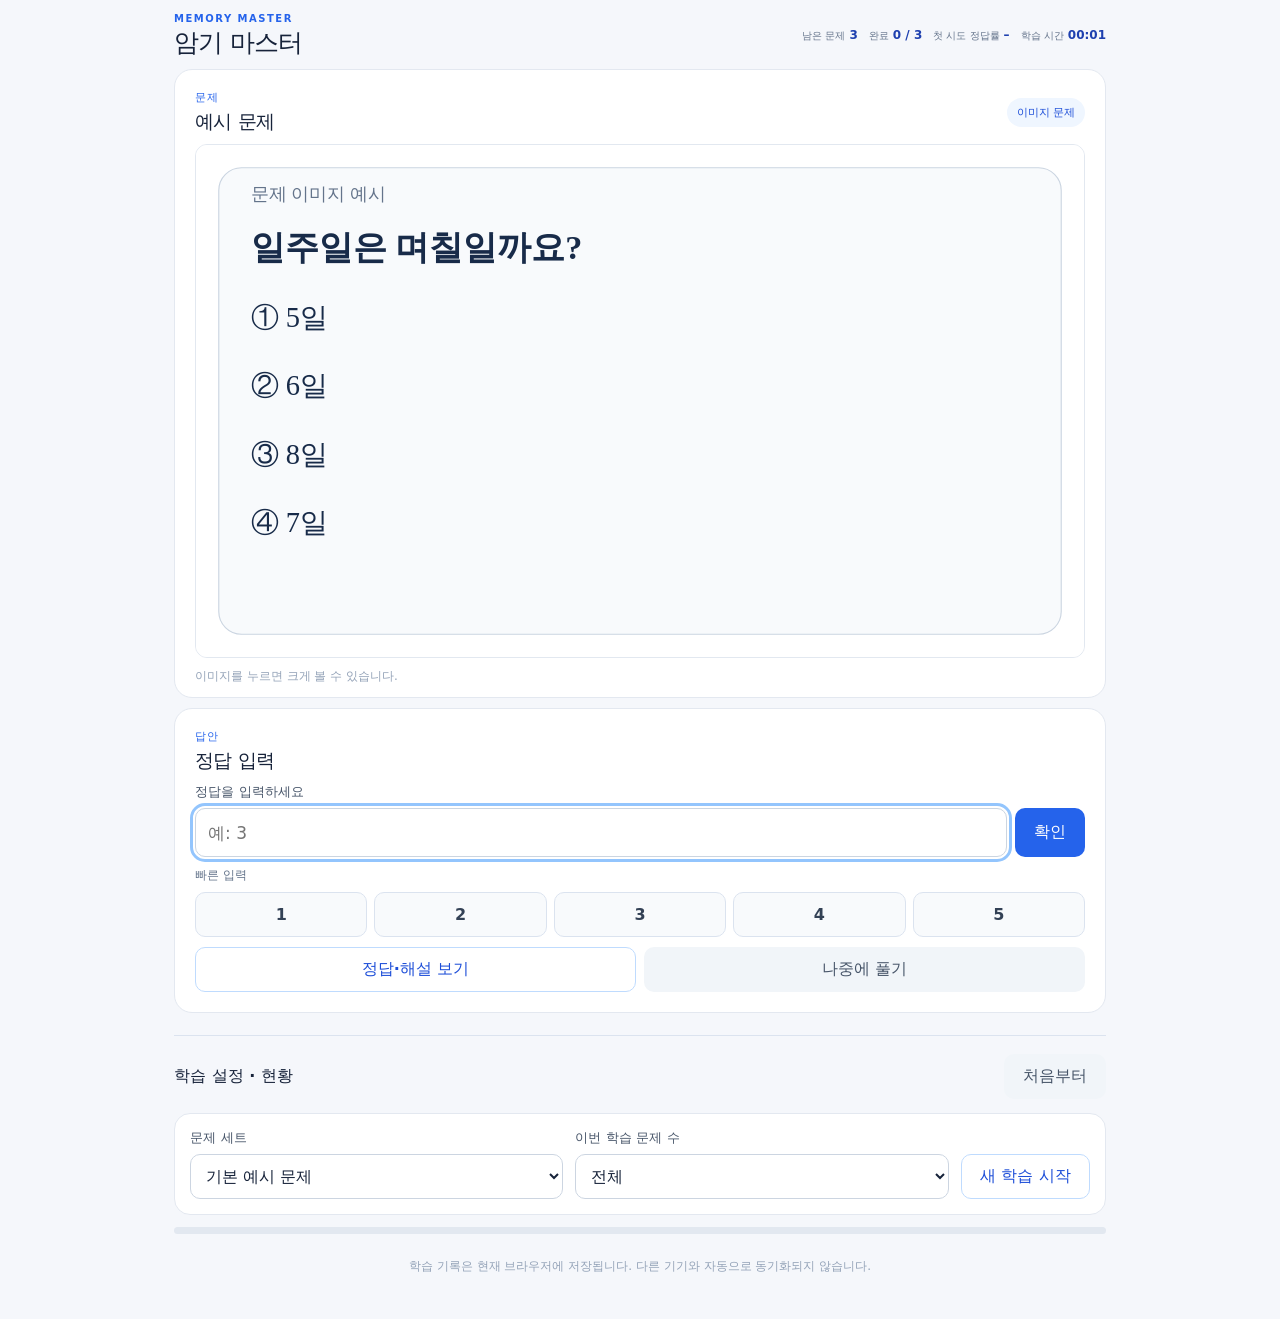
==== index.html @ d4cd9053 "Initial commit" ====
<!DOCTYPE html>

<html lang="ko">
<head>
<meta charset="utf-8"/>
<meta content="width=device-width, initial-scale=1, viewport-fit=cover" name="viewport"/>
<meta content="#2563eb" name="theme-color"/>
<meta content="PC와 휴대폰에서 사용하는 개인 암기 웹앱" name="description"/>
<title>암기 마스터</title>
<link href="style.css" rel="stylesheet"/>
</head>
<body>
<div class="shell">
<header class="topbar">
<div><p class="eyebrow">MEMORY MASTER</p><h1>암기 마스터</h1></div>

<section aria-label="학습 현황" class="header-stats">
<div><span>남은 문제</span><strong id="remaining">–</strong></div>
<div><span>완료</span><strong id="completed">–</strong></div>
<div><span>첫 시도 정답률</span><strong id="accuracy">–</strong></div>
<div><span>학습 시간</span><strong id="timer">00:00</strong></div>
</section></header>
<main class="workspace">
<section class="panel question-panel">
<div class="panel-heading"><div><span class="smalllabel">문제</span><h2 id="question-title">문제를 불러오는 중…</h2></div><span class="chip" id="round-chip">이미지 문제</span></div>
<div class="image-well" id="question-well"><img alt="문제 이미지" id="question-image"/><p hidden="" id="question-empty">이미지를 표시할 수 없습니다.</p></div>
<p class="hint">이미지를 누르면 크게 볼 수 있습니다.</p>
</section>
<button class="primary next next-correct" hidden id="next-correct" type="button">다음 문제 →</button>
<div class="panel explanation" hidden="" id="explanation"><h3>해설</h3><div class="feedback" hidden="" id="feedback" role="status"></div><p id="correct-answer"></p><div id="explanation-well"><img alt="해설 이미지" id="explanation-image"/><p hidden="" id="missing-explanation">등록된 해설 이미지가 없습니다.</p></div><button class="primary next" id="next" type="button">다음 문제 →</button></div><section class="panel answer-panel">
<div class="panel-heading"><div><span class="smalllabel">답안</span><h2>정답 입력</h2></div></div>
<form autocomplete="off" id="answer-form">
<label for="answer">정답을 입력하세요</label>
<div class="answer-line"><input autocapitalize="off" autocomplete="off" id="answer" inputmode="text" placeholder="예: 3" type="text"/><button class="primary" id="check" type="submit">확인</button></div>
</form>
<div aria-label="빠른 정답 입력" class="quick"><span>빠른 입력</span><div id="quick-buttons"><button data-answer="1" type="button">1</button><button data-answer="2" type="button">2</button><button data-answer="3" type="button">3</button><button data-answer="4" type="button">4</button><button data-answer="5" type="button">5</button></div></div>
<div class="action-row"><button class="outline" id="reveal" type="button">정답·해설 보기</button><button class="ghost" id="skip" type="button">나중에 풀기</button></div>


<div class="finish" hidden="" id="finish"><div class="finish-emoji">🎉</div><h2>이번 학습을 완료했습니다!</h2><p id="finish-summary"></p><button class="primary" id="finish-restart" type="button">다시 학습하기</button></div>
</section>
</main>
<section aria-label="학습 설정과 현황" class="bottom-tools">
<div class="bottom-tools-heading"><h2>학습 설정 · 현황</h2><button class="ghost" id="restart" type="button">처음부터</button></div>
<section aria-label="문제 세트 설정" class="setup">
<div class="setup-text"><label for="dataset">문제 세트</label><select id="dataset"><option value="default">기본 예시 문제</option></select></div>
<div class="setup-text"><label for="range">이번 학습 문제 수</label><select id="range"><option value="all">전체</option><option value="10">10문제</option><option value="20">20문제</option><option value="50">50문제</option><option value="100">100문제</option></select></div>
<button class="outline" id="apply" type="button">새 학습 시작</button>
</section>

<div aria-label="학습 진행률" class="progress-track"><div class="progress-bar" id="progress"></div></div>
</section>
<footer>학습 기록은 현재 브라우저에 저장됩니다. 다른 기기와 자동으로 동기화되지 않습니다.</footer>
</div>
<dialog aria-label="이미지 확대" id="lightbox"><button class="lightbox-close" id="close-lightbox" type="button">닫기 ✕</button><img alt="확대 이미지" id="lightbox-image"/></dialog>
<script defer="" src="app.js"></script>
</body>
</html>
---- style.css ----
:root{font-family:system-ui,-apple-system,"Apple SD Gothic Neo","Malgun Gothic",sans-serif;color:#17233a;background:#f5f7fb;font-synthesis:none}*{box-sizing:border-box}body{margin:0}button,input,select{font:inherit}button{cursor:pointer;touch-action:manipulation}button:disabled{cursor:not-allowed;opacity:.5}button:focus-visible,input:focus-visible,select:focus-visible{outline:3px solid #93c5fd;outline-offset:2px}.shell{max-width:1220px;margin:0 auto;padding:24px 24px 44px}.topbar{display:flex;align-items:center;justify-content:space-between;margin-bottom:20px;gap:12px}h1,h2,h3,p{margin-top:0}h1{font-size:27px;letter-spacing:-.04em;margin-bottom:0}.eyebrow{font-size:10px;letter-spacing:.15em;font-weight:800;color:#2563eb;margin-bottom:2px}.top-actions{display:flex;gap:8px}.setup{display:flex;align-items:end;gap:12px;background:#fff;border:1px solid #e3e8f0;border-radius:16px;padding:15px;margin-bottom:16px}.setup-text{flex:1;min-width:0}.setup label,.answer-panel label{display:block;font-size:13px;font-weight:700;color:#475569;margin-bottom:7px}.setup select{width:100%;border:1px solid #ccd5e1;border-radius:10px;background:#fff;padding:11px;color:#17233a;min-height:44px}.stats{display:grid;grid-template-columns:repeat(4,1fr);gap:12px;margin-bottom:12px}.stats>div{background:#fff;border:1px solid #e3e8f0;border-radius:14px;padding:14px 18px;display:flex;flex-direction:column;gap:4px}.stats span{font-size:12px;color:#64748b}.stats strong{font-size:24px;letter-spacing:-.03em;font-variant-numeric:tabular-nums}.progress-track{height:7px;background:#e2e8f0;border-radius:9px;margin-bottom:18px;overflow:hidden}.progress-bar{height:100%;background:#2563eb;width:0%;transition:width .3s}.workspace{display:grid;grid-template-columns:minmax(0,1.35fr) minmax(340px,1fr);gap:16px;align-items:start}.panel{min-width:0;background:#fff;border:1px solid #e3e8f0;border-radius:18px;padding:20px}.panel-heading{display:flex;justify-content:space-between;align-items:center;gap:12px;margin-bottom:15px}.smalllabel{display:block;font-size:11px;font-weight:800;letter-spacing:.07em;color:#2563eb;margin-bottom:4px}.panel-heading h2{font-size:19px;margin:0;letter-spacing:-.03em}.chip{font-size:11px;background:#eff6ff;color:#1d4ed8;padding:7px 10px;border-radius:20px;white-space:nowrap}.image-well{min-height:340px;background:#f8fafc;border:1px solid #e2e8f0;border-radius:12px;display:flex;align-items:center;justify-content:center;overflow:hidden}.image-well img{display:block;width:100%;height:auto;max-height:70vh;object-fit:contain;cursor:zoom-in}.image-well p{padding:24px;text-align:center;color:#64748b}.hint{font-size:12px;color:#94a3b8;margin:10px 0 0}.answer-line{display:flex;gap:8px}.answer-line input{min-width:0;flex:1;min-height:49px;border:1px solid #cbd5e1;border-radius:10px;padding:12px;font-size:17px}.primary,.outline,.ghost{border-radius:10px;min-height:44px;padding:11px 18px;font-weight:700;border:1px solid transparent}.primary{background:#2563eb;color:white}.primary:hover{background:#1d4ed8}.outline{background:white;color:#1d4ed8;border-color:#bfdbfe}.ghost{background:#f1f5f9;color:#475569}.quick{margin-top:18px}.quick>span{display:block;font-size:12px;color:#64748b;margin-bottom:8px}.quick>div{display:grid;grid-template-columns:repeat(5,1fr);gap:7px}.quick button{min-height:45px;border:1px solid #dbe3ef;border-radius:10px;background:#f8fafc;font-weight:700;color:#334155}.quick button:hover{background:#eff6ff}.action-row{display:flex;gap:8px;margin-top:18px}.action-row button{flex:1}.feedback{padding:13px 14px;border-radius:10px;margin-top:18px;font-size:14px;font-weight:700}.feedback.good{color:#166534;background:#f0fdf4}.feedback.bad{color:#991b1b;background:#fef2f2}.feedback.neutral{color:#1d4ed8;background:#eff6ff}.explanation{margin-top:16px;padding:16px;border:1px solid #dbeafe;background:#f8fbff;border-radius:12px}.explanation h3{font-size:16px;margin:0 0 10px}.explanation p{font-size:14px;margin-bottom:10px}.explanation img{display:block;width:100%;height:auto;max-height:55vh;object-fit:contain;cursor:zoom-in;background:#fff;border:1px solid #e2e8f0;border-radius:8px}.next{width:100%;margin-top:16px}.finish{text-align:center;padding:28px 6px}.finish-emoji{font-size:42px}.finish h2{margin:10px 0}.finish p{color:#64748b;font-size:14px}.finish button{margin-top:12px}footer{text-align:center;font-size:12px;color:#94a3b8;margin-top:24px}dialog{border:none;background:#111827;padding:16px;border-radius:14px;max-width:95vw;max-height:95vh}dialog::backdrop{background:rgba(10,17,30,.86)}dialog img{display:block;max-width:90vw;max-height:80vh;object-fit:contain}.lightbox-close{display:block;margin:0 0 10px auto;background:#fff;border:0;padding:9px 14px;border-radius:8px}[hidden]{display:none!important}@media(max-width:800px){.shell{padding:15px 12px 34px}.topbar{margin-bottom:14px}h1{font-size:22px}.setup{flex-wrap:wrap;padding:12px;gap:9px}.setup-text{flex-basis:calc(50% - 6px)}.setup>#apply{width:100%}.stats{gap:7px}.stats>div{padding:10px 7px;text-align:center}.stats span{font-size:11px}.stats strong{font-size:19px}.workspace{grid-template-columns:1fr;gap:12px}.panel{padding:14px}.image-well{min-height:180px}.image-well img{max-height:58vh}.panel-heading h2{font-size:17px}.answer-line .primary{padding:10px 16px}.hint{margin:8px 0 0}}

/* v1.1: prioritize question content over controls and statistics */
.topbar{margin-bottom:12px}
.top-actions #next{white-space:nowrap}
.bottom-tools{margin-top:22px;padding-top:18px;border-top:1px solid #dbe3ef}
.bottom-tools-heading{display:flex;align-items:center;justify-content:space-between;gap:10px;margin-bottom:14px}
.bottom-tools-heading h2{font-size:16px;margin:0}
.bottom-tools .setup{margin-bottom:12px}
.bottom-tools .stats{margin-bottom:12px}
.bottom-tools .progress-track{margin-bottom:0}
@media(max-width:800px){.topbar{margin-bottom:10px}.eyebrow{display:none}.top-actions #next{min-height:42px;padding:9px 12px;font-size:13px}.bottom-tools{margin-top:16px}}

/* v1.2: compact study header and vertical question -> explanation -> answer flow */
.shell{max-width:980px;padding-top:13px}
.topbar{align-items:center;justify-content:space-between;gap:16px;margin-bottom:10px}
.topbar>div:first-child{flex:none;min-width:max-content}
.topbar h1{font-size:25px}
.header-stats{display:flex;flex-wrap:wrap;align-items:center;justify-content:flex-end;gap:4px 11px;min-width:0}
.header-stats>div{display:flex;align-items:baseline;gap:4px;white-space:nowrap;border:0;background:none;padding:0}
.header-stats span{font-size:10px;color:#64748b}
.header-stats strong{font-size:12px;line-height:1.3;font-weight:800;font-variant-numeric:tabular-nums;color:#1e40af}
.workspace{display:flex;flex-direction:column;gap:10px}
.workspace>.panel{width:100%}
.question-panel{padding-bottom:12px}
.question-panel .panel-heading{margin-bottom:9px}
.image-well{min-height:140px}
.image-well img{max-height:none}
.explanation{margin:0;background:#f8fbff;border:1px solid #bfdbfe;padding:15px}
.explanation h3{margin:0 0 8px;font-size:16px}
.explanation .feedback{margin:0 0 9px}
.explanation img{max-height:none}
.explanation .next{display:block;width:100%;margin-top:10px;min-height:48px}
.answer-panel .panel-heading{margin-bottom:9px}
.answer-panel .quick{margin-top:10px}
.answer-panel .action-row{margin-top:10px}
@media(max-width:800px){
 .shell{padding:10px 10px 30px}
 .topbar{gap:7px;margin-bottom:8px;align-items:center}
 .topbar h1{font-size:18px;white-space:nowrap}
 .header-stats{gap:2px 7px}
 .header-stats>div{gap:2px}
 .header-stats span{font-size:9px}
 .header-stats strong{font-size:10px}
 .panel{padding:11px}
 .workspace{gap:8px}
 .image-well{min-height:90px}
 .image-well img{max-height:none}
 .hint{font-size:10px;margin-top:5px}
 .explanation{padding:11px}
}
@media(max-width:370px){
 .topbar{align-items:flex-start}
 .header-stats{max-width:205px}
 .topbar h1{font-size:17px}
 .header-stats{gap:2px 6px}
 .header-stats span{font-size:8px}
 .header-stats strong{font-size:10px}
}

/* v1.3: correct answers offer next directly under the question; incorrect answers retain next below explanation. */
.workspace>.next-correct{width:100%;margin:0;min-height:48px;border-radius:12px;}
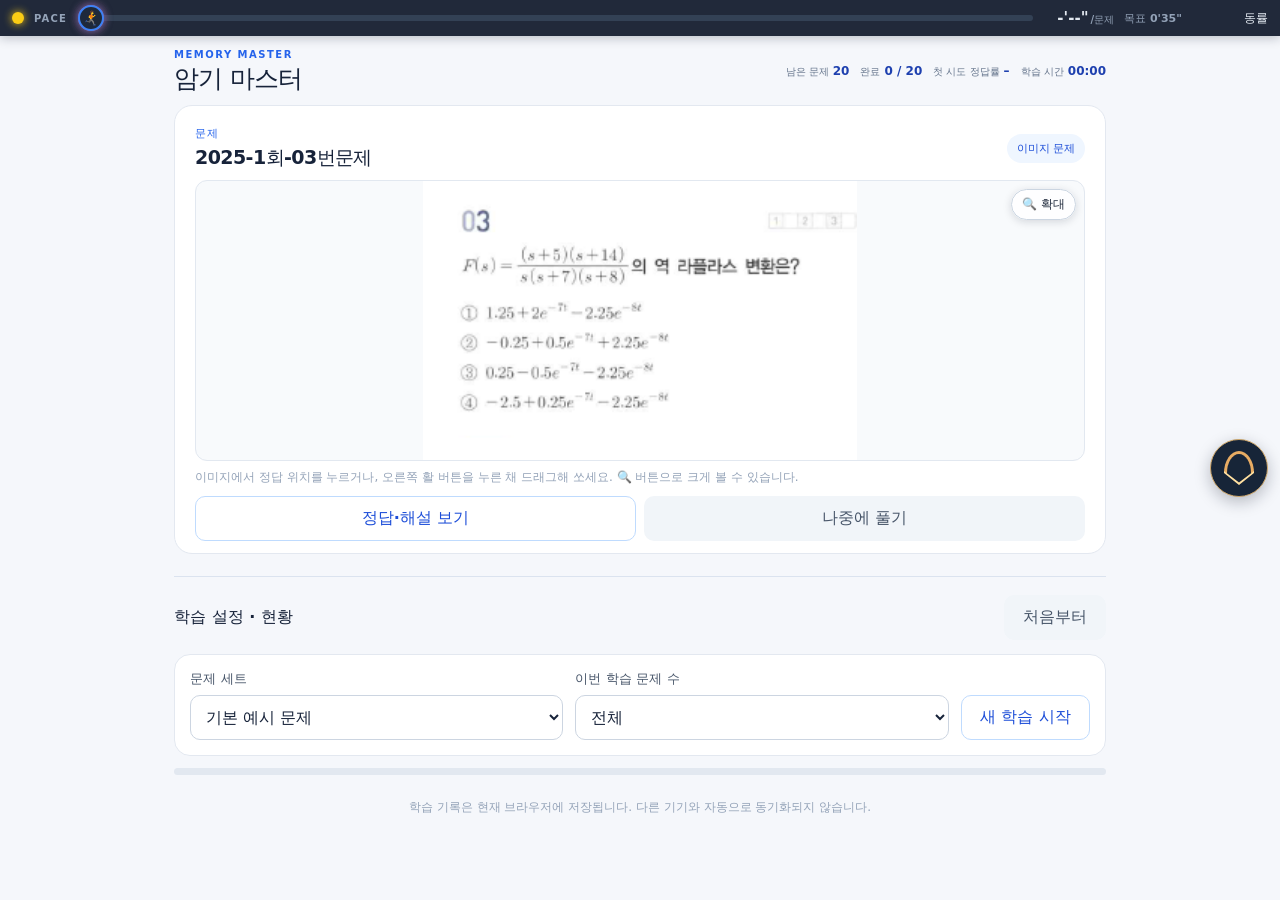
==== commit 67cc4f34: "이미지 좌표 정답 방식 + 활쏘기·연출·페이스메이커 - 문제 목록·정답을 regions.json(이미지 정답 영역)으로 관리, 정답 입력란·번호 버튼 제거 - 새 문제 이미지 20" ====
--- a/index.html
+++ b/index.html
@@ -23,20 +23,16 @@
 <main class="workspace">
 <section class="panel question-panel">
 <div class="panel-heading"><div><span class="smalllabel">문제</span><h2 id="question-title">문제를 불러오는 중…</h2></div><span class="chip" id="round-chip">이미지 문제</span></div>
-<div class="image-well" id="question-well"><img alt="문제 이미지" id="question-image"/><p hidden="" id="question-empty">이미지를 표시할 수 없습니다.</p></div>
-<p class="hint">이미지를 누르면 크게 볼 수 있습니다.</p>
-</section>
-<button class="primary next next-correct" hidden id="next-correct" type="button">다음 문제 →</button>
-<div class="panel explanation" hidden="" id="explanation"><h3>해설</h3><div class="feedback" hidden="" id="feedback" role="status"></div><p id="correct-answer"></p><div id="explanation-well"><img alt="해설 이미지" id="explanation-image"/><p hidden="" id="missing-explanation">등록된 해설 이미지가 없습니다.</p></div><button class="primary next" id="next" type="button">다음 문제 →</button></div><section class="panel answer-panel">
-<div class="panel-heading"><div><span class="smalllabel">답안</span><h2>정답 입력</h2></div></div>
-<form autocomplete="off" id="answer-form">
-<label for="answer">정답을 입력하세요</label>
-<div class="answer-line"><input autocapitalize="off" autocomplete="off" id="answer" inputmode="text" placeholder="예: 3" type="text"/><button class="primary" id="check" type="submit">확인</button></div>
-</form>
-<div aria-label="빠른 정답 입력" class="quick"><span>빠른 입력</span><div id="quick-buttons"><button data-answer="1" type="button">1</button><button data-answer="2" type="button">2</button><button data-answer="3" type="button">3</button><button data-answer="4" type="button">4</button><button data-answer="5" type="button">5</button></div></div>
-<div class="action-row"><button class="outline" id="reveal" type="button">정답·해설 보기</button><button class="ghost" id="skip" type="button">나중에 풀기</button></div>
-
-
+<div class="image-well" id="question-well"><img alt="문제 이미지" id="question-image"/><div class="hit-layer" id="hit-layer" aria-hidden="true"></div><button class="zoom-button" hidden id="zoom-question" type="button" aria-label="문제 이미지 확대">🔍 확대</button><p hidden="" id="question-empty">이미지를 표시할 수 없습니다.</p></div>
+<p class="hint" id="question-hint">이미지에서 정답 위치를 누르세요.</p>
+<div class="action-row" id="actions"><button class="outline" id="reveal" type="button">정답·해설 보기</button><button class="ghost" id="skip" type="button">나중에 풀기</button></div>
+<div class="result" hidden id="result">
+<div class="feedback" id="feedback" role="status"></div>
+<p class="correct-answer" id="correct-answer"></p>
+<button class="primary next" hidden id="next-top" type="button">다음 문제 →</button>
+<div class="explanation-well" hidden id="explanation-well"><span class="smalllabel">해설</span><img alt="해설 이미지" id="explanation-image"/></div>
+<button class="primary next" hidden id="next" type="button">다음 문제 →</button>
+</div>
 <div class="finish" hidden="" id="finish"><div class="finish-emoji">🎉</div><h2>이번 학습을 완료했습니다!</h2><p id="finish-summary"></p><button class="primary" id="finish-restart" type="button">다시 학습하기</button></div>
 </section>
 </main>
@@ -53,6 +49,12 @@
 <footer>학습 기록은 현재 브라우저에 저장됩니다. 다른 기기와 자동으로 동기화되지 않습니다.</footer>
 </div>
 <dialog aria-label="이미지 확대" id="lightbox"><button class="lightbox-close" id="close-lightbox" type="button">닫기 ✕</button><img alt="확대 이미지" id="lightbox-image"/></dialog>
+<button class="next-float" id="next-float" type="button" aria-label="다음 문제" title="다음 문제" hidden><span class="next-float-arrow" aria-hidden="true"></span><span class="next-float-label">다음</span></button>
+<button class="archery-launch" id="archery-launch" type="button" aria-label="활쏘기 조준" title="누른 채 드래그해서 조준하고, 손을 떼면 발사합니다" disabled>
+<span class="bow-icon" aria-hidden="true"></span>
+</button>
+<script defer="" src="archery.js"></script>
+<script defer="" src="fx.js"></script>
 <script defer="" src="app.js"></script>
 </body>
 </html>
--- a/style.css
+++ b/style.css
@@ -60,3 +60,340 @@
 
 /* v1.3: correct answers offer next directly under the question; incorrect answers retain next below explanation. */
 .workspace>.next-correct{width:100%;margin:0;min-height:48px;border-radius:12px;}
+
+.archery-launch {
+  position: fixed;
+  z-index: 2;
+  right: max(12px, env(safe-area-inset-right));
+  top: 52%;
+  transform: translateY(-50%);
+  display: grid;
+  place-items: center;
+  width: 58px;
+  height: 58px;
+  border: 1px solid #cda66a;
+  border-radius: 50%;
+  background: #172538;
+  color: #ffe0a0;
+  box-shadow: 0 5px 16px #0f172a45;
+  touch-action: none;
+  user-select: none;
+}
+
+.archery-launch:hover { background: #293f54; }
+.archery-launch:disabled { visibility: hidden; }
+
+.bow-icon {
+  position: relative;
+  display: block;
+  width: 36px;
+  height: 34px;
+}
+
+.bow-icon::before {
+  content: "";
+  position: absolute;
+  inset: 0 3px 12px;
+  border: 3px solid #e8ac63;
+  border-bottom: 0;
+  border-radius: 50% 50% 0 0 / 100% 100% 0 0;
+}
+
+.bow-icon::after {
+  content: "";
+  position: absolute;
+  inset: 20px 3px 0;
+  background: currentColor;
+  clip-path: polygon(0 0, 50% 83%, 100% 0, 100% 14%, 50% 100%, 0 14%);
+}
+
+.archery-targets {
+  display: grid;
+  grid-template-columns: repeat(5, minmax(0, 1fr));
+  gap: clamp(4px, 1.5vw, 12px);
+  width: min(100%, 480px);
+  margin: 10px auto 0;
+}
+
+.archery-targets button {
+  min-height: 44px;
+  padding: 0;
+  border: 1px solid #b88544;
+  border-radius: 9px;
+  background: #172538;
+  color: #fff;
+  font-size: 18px;
+  font-weight: 800;
+}
+
+.archery-targets button:is(:hover, .is-aimed) {
+  border-color: #c88300;
+  background: #80520f;
+}
+
+/* (v1.6 1인칭 조준 스타일은 파일 끝에 있습니다) */
+
+/* v1.5: 이미지 정답 위치 클릭 */
+.image-well{position:relative}
+.image-well.is-hittable img{cursor:crosshair}
+.hit-layer{position:absolute;pointer-events:none}
+.zoom-button{position:absolute;right:8px;top:8px;z-index:1;border:1px solid #cbd5e1;border-radius:999px;background:#ffffffe6;color:#1e293b;font-size:12px;font-weight:700;padding:6px 10px;box-shadow:0 2px 8px #0f172a26}
+.zoom-button:hover{background:#fff}
+.hit-zone{position:absolute;border:3px solid #16a34a;background:#22c55e2e;border-radius:6px;box-shadow:0 0 0 2px #ffffffcc;animation:hit-zone-in .45s ease-out}
+.hit-mark{position:absolute;display:grid;place-items:center;width:38px;height:38px;margin:-19px 0 0 -19px;border-radius:50%;color:#fff;font-size:21px;font-weight:900;border:3px solid #fff;box-shadow:0 3px 12px #0f172a59;animation:hit-mark-in .35s cubic-bezier(.2,1.6,.4,1)}
+.hit-mark.good{background:#16a34a}
+.hit-mark.bad{background:#dc2626;animation:hit-mark-in .35s cubic-bezier(.2,1.6,.4,1),hit-shake .35s .3s}
+@keyframes hit-mark-in{from{transform:scale(.2);opacity:0}to{transform:scale(1);opacity:1}}
+@keyframes hit-zone-in{from{opacity:0;transform:scale(1.15)}to{opacity:1;transform:scale(1)}}
+@keyframes hit-shake{0%,100%{translate:0}25%{translate:-5px}75%{translate:5px}}
+@media(max-width:800px){.hit-mark{width:30px;height:30px;margin:-15px 0 0 -15px;font-size:17px}.zoom-button{right:6px;top:6px;padding:5px 9px;font-size:11px}}
+
+/* v1.6: 1인칭 활쏘기 조준 */
+.is-aiming{overflow:hidden}
+.is-aiming,.is-aiming *{cursor:none!important}
+.is-aiming .archery-launch{opacity:0}
+.fps{position:fixed;inset:0;z-index:50;overflow:hidden;background:#e9edf3;user-select:none;pointer-events:none;animation:fps-in .18s ease-out}
+.fps-world{position:absolute;inset:0}
+.fps-board{position:absolute;left:0;top:0;transform-origin:0 0;will-change:transform}
+.fps-copy{position:absolute;left:0;top:0;margin:0;box-shadow:0 30px 80px #0009,0 0 0 1px #0003}
+.fps-copy .archery-targets button.is-aimed{background:#b45309;border-color:#fbbf24;box-shadow:0 0 0 3px #fbbf2480}
+.fps-scope{position:absolute;inset:0;background:radial-gradient(ellipse farthest-corner at 50% 50%,#0000 0 45%,#05080c1f 60%,#05080c66 78%,#05080cc7 100%);transition:opacity .28s ease-out}
+.fps.is-unzoomed .fps-scope{opacity:.45}
+.fps-reticle{position:absolute;inset:0;width:100%;height:100%;overflow:visible}
+.fps-reticle path,.fps-reticle circle{fill:none;stroke-linecap:round}
+.fps-reticle .halo path{stroke:#ffffff8c;stroke-width:3.5}
+.fps-reticle .line path{stroke:#10161d;stroke-width:1.4}
+.fps-reticle .post path{stroke:#10161d;stroke-width:6}
+.fps-reticle .center circle,.fps-reticle .center path{stroke:#ef2b4b;stroke-width:3;filter:drop-shadow(0 0 1.5px #fff)}
+.fps-reticle .center .dot{fill:#ef2b4b;stroke:none}
+.fps-bow{position:absolute;right:max(-3vw,-24px);bottom:-3vh;width:min(72vw,62vh,500px);height:auto;filter:drop-shadow(-8px 10px 18px #0008);transform-origin:40% 80%;animation:fps-bow-up .35s ease-out,fps-bow-sway 3.2s ease-in-out .35s infinite}
+.fps-string path{fill:none;stroke:#e9e2d0;stroke-width:2.5}
+.fps-string.loose{opacity:0}
+.fps.is-released .fps-string.drawn{opacity:0}
+.fps.is-released .fps-string.loose{opacity:1}
+.fps.is-released .fps-bow{animation:fps-bow-kick .3s ease-out forwards}
+.fps-arrow{position:absolute;left:0;top:0;width:0;height:0;transform-origin:0 0}
+.fps-impact{position:absolute;left:50%;top:50%}
+.fps-hud{position:absolute;left:50%;top:max(14px,env(safe-area-inset-top));transform:translateX(-50%);display:flex;gap:10px;align-items:center;padding:7px 14px;border-radius:999px;background:#0b1118b3;color:#e5edf5;font-size:13px;white-space:nowrap}
+.fps-hud strong{color:#fbbf24;font-variant-numeric:tabular-nums}
+.fps.is-released .fps-hud{opacity:0}
+.fps.is-closing{animation:fps-out .22s ease-in forwards}
+.fps-toast{position:fixed;left:50%;bottom:max(24px,env(safe-area-inset-bottom));z-index:60;transform:translateX(-50%);max-width:calc(100vw - 32px);padding:11px 16px;border-radius:12px;background:#1e293b;color:#fff;font-size:14px;font-weight:700;box-shadow:0 8px 24px #0005;animation:fps-in .2s ease-out}
+.hit-arrow{position:absolute;width:0;height:0}
+@keyframes fps-in{from{opacity:0}to{opacity:1}}
+@keyframes fps-out{to{opacity:0;transform:scale(1.04)}}
+@keyframes fps-bow-up{from{translate:12% 30%;rotate:8deg}to{translate:0 0;rotate:0deg}}
+@keyframes fps-bow-sway{0%,100%{translate:0 0}50%{translate:-3px 4px}}
+@keyframes fps-bow-kick{0%{translate:0 0;rotate:0deg}35%{translate:4% 6%;rotate:-5deg}100%{translate:2% 3%;rotate:-2deg}}
+
+/* v1.6.1: 발사·적중 임팩트 */
+.fps-arrow>span{position:absolute;right:0;top:-24px;width:min(50vw,380px);height:48px;filter:drop-shadow(0 0 4px #e0f2fe) drop-shadow(0 0 14px #38bdf8) drop-shadow(0 6px 8px #0009)}
+.fps-arrow svg,.fps-stuck svg{display:block;width:100%;height:100%}
+.fps-trail{position:absolute;height:6px;margin-top:-3px;transform-origin:0 50%;border-radius:3px;background:linear-gradient(90deg,#fff0 0,#fff8 40%,#fffbe6 100%);filter:blur(1.5px);box-shadow:0 0 12px #fde68a}
+.fps-impact>span{position:absolute}
+.fps-stuck{left:0;top:0;width:0;height:0}
+.fps-stuck>span{position:absolute;right:0;top:-18px;width:min(40vw,270px);height:36px;filter:drop-shadow(0 3px 4px #0009)}
+/* 탄착 지점: 가운데를 가리지 않는 아주 작은 파동(속이 빈 고리 2개가 퍼지며 사라짐) */
+.fps-hole{left:-8px;top:-8px;width:16px;height:16px;border-radius:50%;border:1.5px solid #0f172acc;box-shadow:0 0 0 1px #ffffffb3;opacity:0;animation:tip-ripple .55s ease-out forwards}
+.fps-hole::after{content:"";position:absolute;inset:-1.5px;border-radius:50%;border:1px solid #0f172a99;opacity:0;animation:tip-ripple .6s ease-out .15s forwards}
+.fps-flash{left:-90px;top:-90px;width:180px;height:180px;border-radius:50%;background:radial-gradient(circle,#fff7d6 0,#fbbf24 22%,#f97316d9 42%,#dc262666 58%,#0000 70%);animation:fps-flash .3s ease-out forwards}
+.fps-ring{left:-44px;top:-44px;width:88px;height:88px;border-radius:50%;border:5px solid #f97316;box-shadow:0 0 0 2px #fff8;animation:fps-ring .45s ease-out forwards}
+.fps-ring.late{border-width:3px;border-color:#b91c1c;animation-delay:.08s;opacity:0}
+.fps-chip{left:-4px;top:-2px;width:9px;height:4px;border-radius:1px;background:#5b3714}
+.fps-chip.spark{width:6px;height:6px;border-radius:50%;background:#f97316;box-shadow:0 0 6px #ea580c}
+.hit-arrow::before{content:"";position:absolute;left:0;top:-2px;width:50px;height:4px;background:linear-gradient(90deg,#94a3b8 0 10%,#b98146 10% 72%,#e11d48 72%);transform-origin:0 50%;transform:rotate(-38deg);border-radius:2px;box-shadow:0 1px 3px #0006;animation:hit-arrow-wobble .6s ease-out}
+.hit-arrow::after{content:"";position:absolute;left:-6px;top:-6px;width:12px;height:12px;box-sizing:border-box;border-radius:50%;border:1.5px solid #0f172acc;box-shadow:0 0 0 1px #ffffffb3;opacity:0;animation:tip-ripple .6s ease-out forwards}
+@keyframes tip-ripple{0%{transform:scale(.2);opacity:1}100%{transform:scale(2.6);opacity:0}}
+@keyframes fps-flash{from{transform:scale(.25);opacity:1}to{transform:scale(1.5);opacity:0}}
+@keyframes fps-ring{from{transform:scale(.15);opacity:1}to{transform:scale(1.9);opacity:0}}
+@keyframes hit-arrow-wobble{0%{transform:rotate(-38deg) scale(1.6)}15%{transform:rotate(-26deg)}30%{transform:rotate(-47deg)}45%{transform:rotate(-32deg)}60%{transform:rotate(-42deg)}80%{transform:rotate(-36deg)}100%{transform:rotate(-38deg)}}
+
+/* v1.7: 해설 영역 잘라내기 + 문제 이미지 중심 결과 영역 */
+.result{margin-top:10px;display:flex;flex-direction:column;gap:8px;animation:result-in .3s ease-out}
+.result .feedback{margin:0}
+.result .correct-answer{margin:0;font-size:14px;color:#334155}
+.result .next{width:100%;margin:2px 0 0;min-height:48px;border-radius:12px}
+.explanation-well{border:1px solid #bfdbfe;background:#f8fbff;border-radius:12px;padding:10px}
+.explanation-well .smalllabel{margin-bottom:6px}
+.explanation-well img{display:block;width:100%;height:auto;cursor:zoom-in;background:#fff;border:1px solid #e2e8f0;border-radius:8px}
+.image-well.is-preparing{background:linear-gradient(90deg,#f1f5f9 0,#e2e8f0 50%,#f1f5f9 100%) 0 0/200% 100%;animation:well-loading 1s linear infinite}
+.explain-cover{position:absolute;background:#f8fafc}
+.explain-zone{position:absolute;box-sizing:border-box;border-top:3px solid #2563eb;border-bottom:3px solid #2563eb;background:#3b82f61f;animation:explain-in 1.4s ease-out forwards}
+.explain-zone::before{content:"해설";position:absolute;left:0;top:0;background:#2563eb;color:#fff;font-size:11px;font-weight:800;line-height:1;padding:4px 8px;border-radius:0 0 8px 0}
+@keyframes explain-in{0%{background:#3b82f666;clip-path:inset(0 0 100% 0)}35%{clip-path:inset(0 0 0 0)}100%{background:#3b82f60f;clip-path:inset(0 0 0 0)}}
+@keyframes result-in{from{opacity:0;transform:translateY(-6px)}to{opacity:1;transform:none}}
+@keyframes well-loading{to{background-position:-200% 0}}
+
+/* v1.8: 타격감 · 불화살(피버) · 고스트 페이스메이커 */
+/* 1인칭 스코프: 바람·속도선·잔상·히트스톱 */
+.fps-speed{position:absolute;inset:-10%;opacity:0;pointer-events:none;background:repeating-conic-gradient(from 3deg at 50% 50%,#0f172a00 0 5deg,#0f172a4d 5deg 5.4deg,#0f172a00 5.4deg 9deg,#0f172a2e 9deg 9.3deg);-webkit-mask:radial-gradient(circle at 50% 50%,#0000 0 20%,#000 70%);mask:radial-gradient(circle at 50% 50%,#0000 0 20%,#000 70%)}
+.fps-fx{position:absolute;inset:0}
+.fps-wind{position:absolute;height:2px;margin-top:-1px;transform-origin:0 50%;border-radius:2px;background:linear-gradient(90deg,#33415500,#334155a6 60%,#fff);box-shadow:0 0 3px #fff9}
+.fps-ghost{opacity:.4}
+.fps-ghost~.fps-ghost{opacity:.18}
+.fps.is-hitstop .fps-impact *,.fps.is-hitstop .fps-bow{animation-play-state:paused!important}
+.fps.is-hitstop .fps-world{filter:brightness(1.25) contrast(1.2)}
+.fps-blaze,.fps-crit,.fps-fire{display:none}
+/* 불화살 */
+.fps.is-fever::after{content:"";position:absolute;inset:0;pointer-events:none;box-shadow:inset 0 0 90px #f97316b3,inset 0 0 200px #dc262666;animation:fever-vignette .5s ease-in-out infinite alternate}
+.fps.is-fever .fps-reticle .center circle,.fps.is-fever .fps-reticle .center path{stroke:#f97316}
+.fps.is-fever .fps-hud strong{color:#fb923c}
+.fps.is-fever .fps-arrow>span{filter:drop-shadow(0 0 6px #f97316) drop-shadow(0 0 14px #dc2626)}
+.fps.is-fever .fps-ghost>span{filter:sepia(1) saturate(6) hue-rotate(-25deg) blur(1px)}
+.fps-fire{position:absolute;right:6%;top:50%;width:90%;height:34px;margin-top:-17px;border-radius:50%;background:radial-gradient(ellipse at 88% 50%,#fffbe6 0 10%,#fde047 20%,#f97316 42%,#dc262600 72%);filter:blur(2px);animation:fire-flicker .07s steps(2) infinite alternate}
+.fps.is-fever .fps-fire{display:block}
+.fps.is-fever .fps-trail{height:14px;margin-top:-7px;background:linear-gradient(90deg,#dc262600,#dc2626b3 30%,#f97316 65%,#fde047);box-shadow:0 0 24px #f97316;filter:blur(2px)}
+.fps.is-fever .fps-wind{height:3px;background:linear-gradient(90deg,#dc262600,#f97316 60%,#fde047);box-shadow:0 0 6px #f97316}
+.fps.is-fever .fps-speed{background:repeating-conic-gradient(from 3deg at 50% 50%,#f9731600 0 5deg,#f9731680 5deg 5.5deg,#f9731600 5.5deg 9deg,#dc26264d 9deg 9.4deg)}
+.fps.is-fever.is-hitstop .fps-world{filter:brightness(1.35) sepia(.45) saturate(2.2)}
+.fps.is-fever .fps-blaze{display:block;left:-140px;top:-140px;width:280px;height:280px;border-radius:50%;background:radial-gradient(circle,#fffbe6 0,#fde047 15%,#f97316 35%,#dc262699 55%,#0000 70%);animation:fps-flash .55s ease-out forwards}
+.fps.is-fever .fps-crit{display:block;position:absolute;left:0;top:-120px;font:italic 900 clamp(30px,7vw,56px)/1 system-ui,sans-serif;color:#fde047;-webkit-text-stroke:2px #7c2d12;text-shadow:0 0 18px #f97316,0 4px 0 #7c2d12;white-space:nowrap;animation:crit-pop .55s cubic-bezier(.2,1.6,.4,1) both}
+.fps.is-fever .fps-chip.spark{background:#fde047;box-shadow:0 0 8px #f97316,0 0 14px #dc2626}
+@keyframes fire-flicker{from{transform:scale(1,.85);opacity:.85}to{transform:scale(1.06,1.15);opacity:1}}
+@keyframes fever-vignette{from{opacity:.65}to{opacity:1}}
+@keyframes crit-pop{0%{transform:translateX(-50%) scale(2.4) rotate(-8deg);opacity:0}100%{transform:translateX(-50%) scale(1) rotate(-4deg);opacity:1}}
+
+/* 정답 박스 유리 파편 + 불꽃 */
+.shatter{position:absolute;z-index:4;pointer-events:none}
+.shatter.is-fixed{position:fixed;z-index:45}
+.shatter-piece{position:absolute;inset:0;filter:drop-shadow(0 0 1px #fff) drop-shadow(0 2px 3px #0f172a59)}
+.shatter-piece>i{position:absolute;inset:0;display:grid;place-items:center;border-radius:6px;background:linear-gradient(135deg,#ffffffe6,#dcfce7a6 40%,#ffffffd9 52%,#bbf7d080);color:#fff;font-style:normal;font-size:18px;font-weight:800}
+.shatter.is-button .shatter-piece>i{border-radius:9px;background:linear-gradient(135deg,#64748b,#172538 45%,#94a3b8 52%,#172538);box-shadow:inset 0 0 0 1px #b88544}
+.shatter.is-crit .shatter-piece>i{background:linear-gradient(135deg,#fff7d6,#fdba74 40%,#fde047 52%,#f97316);color:#7c2d12}
+.shatter-cracks{position:absolute;inset:0;width:100%;height:100%;overflow:visible;opacity:0}
+.shatter-cracks path{fill:none;stroke:#fff;stroke-width:2;vector-effect:non-scaling-stroke;filter:drop-shadow(0 0 2px #0f172a)}
+.shatter-flash{position:absolute;width:150px;height:150px;margin:-75px;border-radius:50%;background:radial-gradient(circle,#fff 0,#fffbeb 20%,#fde68a80 40%,#0000 70%);animation:fps-flash .35s ease-out forwards}
+.shatter.is-crit .shatter-flash{width:240px;height:240px;margin:-120px;background:radial-gradient(circle,#fffbe6 0,#fde047 15%,#f97316 35%,#dc262680 55%,#0000 70%);animation-duration:.5s}
+.shatter-spark{position:absolute;width:5px;height:5px;margin:-2.5px;border-radius:50%;background:#fde68a;box-shadow:0 0 6px #f59e0b}
+.shatter.is-crit .shatter-spark{width:7px;height:7px;margin:-3.5px;background:#fff7d6;box-shadow:0 0 8px #f97316,0 0 14px #dc2626}
+.shatter-crit{position:absolute;margin-top:-58px;font:italic 900 clamp(22px,5vw,38px)/1 system-ui,sans-serif;color:#fde047;-webkit-text-stroke:1.5px #7c2d12;text-shadow:0 0 14px #f97316,0 3px 0 #7c2d12;white-space:nowrap;animation:crit-pop .55s cubic-bezier(.2,1.6,.4,1) both,crit-out .3s ease-in 1s forwards}
+@keyframes crit-out{to{opacity:0;margin-top:-80px}}
+
+/* 해설이 뚫려 나오는 연출 */
+.image-well.is-burst .explain-zone{overflow:hidden;animation:explain-burst 1.3s cubic-bezier(.2,.8,.2,1) forwards}
+.image-well.is-burst.is-crit .explain-zone{animation-name:explain-burst-fire}
+.image-well.is-burst .explain-zone::after{content:"";position:absolute;top:0;bottom:0;left:-45%;width:40%;background:linear-gradient(100deg,#fff0,#ffffffd9,#fff0);transform:skewX(-18deg);animation:explain-shine .9s ease-out .25s both}
+.image-well.is-burst.is-crit .explain-zone::after{background:linear-gradient(100deg,#fde04700,#fde047e6,#f9731600)}
+.result.is-burst .explanation-well{animation:well-burst .6s cubic-bezier(.2,1.5,.4,1)}
+.result.is-burst.is-crit .explanation-well{box-shadow:0 0 0 2px #f97316,0 0 24px #f9731666}
+@keyframes explain-burst{0%{clip-path:inset(50% 0 50% 0);background:#fff;box-shadow:0 0 40px 12px #fff}22%{clip-path:inset(0);background:#bfdbfecc;box-shadow:0 0 30px 6px #93c5fd}100%{clip-path:inset(0);background:#3b82f60f;box-shadow:none}}
+@keyframes explain-burst-fire{0%{clip-path:inset(50% 0 50% 0);background:#fff7d6;box-shadow:0 0 50px 16px #f97316}22%{clip-path:inset(0);background:#fdba74b3;box-shadow:0 0 34px 8px #f97316}100%{clip-path:inset(0);background:#f973160f;box-shadow:none}}
+@keyframes explain-shine{from{transform:translateX(0) skewX(-18deg)}to{transform:translateX(380%) skewX(-18deg)}}
+@keyframes well-burst{0%{transform:scale(.92);filter:brightness(1.6)}100%{transform:none;filter:none}}
+
+/* 피버 상태(본 화면) */
+body.is-fever .question-panel{border-color:#f97316;animation:fever-glow .9s ease-in-out infinite alternate}
+body.is-fever .archery-launch{background:radial-gradient(circle at 50% 70%,#fde047,#f97316 45%,#b91c1c);border-color:#fde047;color:#7c2d12;animation:fever-glow .6s ease-in-out infinite alternate}
+body.is-fever .archery-launch::before{content:"🔥";position:absolute;top:-17px;font-size:22px;animation:flame-bob .45s ease-in-out infinite alternate}
+@keyframes fever-glow{from{box-shadow:0 0 0 2px #f9731666,0 0 16px #f9731640}to{box-shadow:0 0 0 3px #f97316,0 0 32px #ef444480}}
+@keyframes flame-bob{from{translate:0 0;scale:1}to{translate:0 -3px;scale:1.12}}
+.fever-banner{position:fixed;left:50%;top:38%;z-index:60;max-width:calc(100vw - 32px);padding:14px 24px;border-radius:16px;background:linear-gradient(135deg,#7c2d12,#dc2626 50%,#f97316);color:#fff7d6;font-size:clamp(18px,4.5vw,28px);font-weight:900;text-align:center;box-shadow:0 0 0 3px #fde047,0 0 40px #f97316;pointer-events:none;animation:fever-banner 1.8s ease-out forwards}
+@keyframes fever-banner{0%{opacity:0;transform:translate(-50%,-50%) scale(2.2)}12%{opacity:1;transform:translate(-50%,-50%) scale(.95)}20%{transform:translate(-50%,-50%) scale(1)}80%{opacity:1;transform:translate(-50%,-50%)}100%{opacity:0;transform:translate(-50%,-70%)}}
+
+/* 고스트 페이스메이커 */
+body.has-pacer{padding-top:36px}
+.pacer{position:fixed;left:0;right:0;top:0;z-index:40;display:flex;align-items:center;gap:10px;height:36px;padding:0 max(12px,env(safe-area-inset-right)) 0 max(12px,env(safe-area-inset-left));background:#0f172aeb;color:#e2e8f0;font-size:12px;font-weight:800;box-shadow:0 2px 10px #0f172a40;transition:box-shadow .3s}
+.pacer[data-status=behind]{box-shadow:inset 0 -2px 0 #ef4444,0 2px 14px #ef444466}
+.pacer[data-status=ahead]{box-shadow:inset 0 -2px 0 #22c55e,0 2px 14px #22c55e55}
+.pacer-light{flex:none;width:12px;height:12px;border-radius:50%;background:#facc15;box-shadow:0 0 8px #facc15}
+.pacer[data-status=behind] .pacer-light{background:#ef4444;box-shadow:0 0 10px #ef4444,0 0 22px #ef4444;animation:pacer-blink .8s ease-in-out infinite alternate}
+.pacer[data-status=ahead] .pacer-light{background:#22c55e;box-shadow:0 0 10px #22c55e}
+.pacer-label{color:#94a3b8;font-size:10px;letter-spacing:.12em}
+.pacer-track{position:relative;flex:1;height:6px;margin:0 14px;border-radius:3px;background:#334155}
+.pacer-fill{position:absolute;left:0;top:0;bottom:0;border-radius:3px;background:#3b82f6;transition:width .6s}
+.pacer-runner{position:absolute;top:50%;width:0;transition:left .6s cubic-bezier(.3,1.4,.5,1)}
+.pacer-runner>span{position:absolute;left:-13px;top:-13px;display:grid;place-items:center;width:26px;height:26px;border-radius:50%;background:#1e293b;border:2px solid #3b82f6;font-size:14px;line-height:1;box-shadow:0 0 8px #3b82f6aa;animation:pacer-run .3s ease-in-out infinite alternate}
+.pacer-runner.me{z-index:1}
+.pacer-runner.me i{display:inline-block;font-style:normal;scale:-1 1}
+.pacer-runner.rival>span{border-color:#ef4444;box-shadow:0 0 8px #ef4444aa;animation-delay:-.15s}
+.pacer-text{min-width:76px;text-align:right;font-variant-numeric:tabular-nums;white-space:nowrap}
+.pacer[data-status=behind] .pacer-text{color:#fca5a5}
+.pacer[data-status=ahead] .pacer-text{color:#86efac}
+.pacer-combo{padding:3px 8px;border-radius:999px;background:#334155;white-space:nowrap}
+.pacer-combo.is-fever{background:linear-gradient(135deg,#dc2626,#f97316);color:#fff7d6;box-shadow:0 0 10px #f97316}
+.is-aiming .pacer{visibility:hidden}
+@keyframes pacer-run{from{translate:0 0}to{translate:0 -3px}}
+@keyframes pacer-blink{from{opacity:1}to{opacity:.25}}
+/* v1.8.1: 더 강하고 역동적인 화살 비행 */
+.fps-trail{height:12px;margin-top:-6px;background:linear-gradient(90deg,#38bdf800 0,#38bdf866 30%,#e0f2fe 80%,#fff 100%);filter:blur(1.5px);box-shadow:0 0 18px #38bdf8,0 0 40px #0ea5e999}
+.fps-trail::after{content:"";position:absolute;left:20%;right:0;top:50%;height:3px;margin-top:-1.5px;border-radius:2px;background:linear-gradient(90deg,#fff0,#fff)}
+.fps-aura{position:absolute;right:2%;top:50%;width:105%;height:30px;margin-top:-15px;border-radius:50%;background:radial-gradient(ellipse at 92% 50%,#fff 0 8%,#bae6fd 18%,#38bdf899 40%,#0ea5e900 72%);filter:blur(2px);animation:fire-flicker .06s steps(2) infinite alternate}
+.fps.is-fever .fps-aura{display:none}
+.fps-ghost{opacity:.55}
+.fps-ghost~.fps-ghost{opacity:.28}
+.fps-ghost>span{filter:blur(2px) brightness(1.4)}
+.fps-muzzle{position:absolute;width:170px;height:170px;margin:-85px 0 0 -85px;border-radius:50%;background:radial-gradient(circle,#fff 0,#e0f2fe 18%,#38bdf8aa 38%,#0ea5e900 68%)}
+.fps-screenflash{position:absolute;inset:0;width:auto;height:auto;left:0!important;top:0!important;background:#fff}
+.fps-ring2{position:absolute;border-radius:50%;border:3px solid #e0f2fe;box-shadow:0 0 10px #38bdf8,inset 0 0 8px #38bdf8}
+.fps-ring2.big{border-width:5px;border-color:#fff;box-shadow:0 0 18px #38bdf8,0 0 40px #0ea5e9aa,inset 0 0 12px #38bdf8}
+.fps-ember{position:absolute;width:6px;height:6px;margin:-3px;border-radius:50%;background:#fff;box-shadow:0 0 6px #38bdf8,0 0 12px #0ea5e9}
+.fps.is-fever .fps-trail::after{background:linear-gradient(90deg,#fff0,#fffbe6)}
+.fps.is-fever .fps-muzzle{background:radial-gradient(circle,#fffbe6 0,#fde047 18%,#f97316aa 38%,#dc262600 68%)}
+.fps.is-fever .fps-ring2{border-color:#fde047;box-shadow:0 0 10px #f97316,inset 0 0 8px #f97316}
+.fps.is-fever .fps-ring2.big{border-color:#fff7d6;box-shadow:0 0 18px #f97316,0 0 40px #dc2626aa,inset 0 0 12px #f97316}
+.fps.is-fever .fps-ember{background:#fde047;box-shadow:0 0 6px #f97316,0 0 12px #dc2626}
+.fps-speed{background:repeating-conic-gradient(from 3deg at 50% 50%,#0f172a00 0 3deg,#0f172a66 3deg 3.4deg,#0f172a00 3.4deg 6deg,#0f172a40 6deg 6.25deg)}
+.fps.is-fever .fps-speed{background:repeating-conic-gradient(from 3deg at 50% 50%,#f9731600 0 3deg,#f97316a6 3deg 3.5deg,#f9731600 3.5deg 6deg,#dc262666 6deg 6.3deg)}
+.fps-shockwave{left:-60px;top:-60px;width:120px;height:120px;border-radius:50%;border:6px solid #fff;box-shadow:0 0 20px #38bdf8,inset 0 0 20px #38bdf8;animation:fps-shock .5s cubic-bezier(.1,.7,.3,1) forwards}
+.fps.is-fever .fps-shockwave{border-color:#fde047;box-shadow:0 0 24px #f97316,inset 0 0 24px #f97316}
+.fps-cracks{position:absolute;width:400px;height:400px;margin:-200px 0 0 -200px;overflow:visible;animation:fps-cracks .9s ease-out forwards}
+.fps-cracks path{fill:none;stroke:#0f172a;stroke-width:2.5;stroke-linejoin:round;filter:drop-shadow(0 0 1.5px #fff)}
+.fps.is-fever .fps-cracks path{stroke:#7c2d12;filter:drop-shadow(0 0 3px #f97316)}
+@keyframes fps-shock{from{transform:scale(.2);opacity:1}to{transform:scale(3.2);opacity:0;border-width:1px}}
+@keyframes fps-cracks{0%{transform:scale(.3);opacity:1}12%{transform:scale(1)}75%{opacity:1}100%{opacity:0}}
+@media(max-width:520px){.pacer{gap:7px;font-size:11px}.pacer-label{display:none}.pacer-track{margin:0 12px}.pacer-text{min-width:0}}
+
+/* v1.10: 정답 = 중복 카메라 펀치 / 오답 = 와장창 유리 / 러닝식 페이스 */
+.cam-flash{position:absolute;inset:0;z-index:5;pointer-events:none;opacity:0;background:radial-gradient(circle at 50% 50%,#fff 0,#f0fdf4 55%,#dcfce7 100%)}
+.cam-flash.is-crit{background:radial-gradient(circle at 50% 50%,#fffbe6 0,#fef3c7 55%,#fed7aa 100%)}
+.cheer{position:fixed;z-index:45;pointer-events:none}
+.cheer-echo{position:absolute;box-sizing:border-box;border:4px solid #22c55e;border-radius:8px;box-shadow:0 0 14px #22c55e,inset 0 0 10px #22c55e88}
+.cheer.is-crit .cheer-echo{border-color:#f97316;box-shadow:0 0 16px #f97316,inset 0 0 10px #f9731688}
+.cheer-star{position:absolute;width:9px;height:9px;margin:-4.5px;background:#facc15;clip-path:polygon(50% 0,62% 38%,100% 50%,62% 62%,50% 100%,38% 62%,0 50%,38% 38%);filter:drop-shadow(0 0 3px #fde047)}
+.cheer-star.big{width:16px;height:16px;margin:-8px;background:#4ade80}
+.cheer.is-crit .cheer-star.big{background:#fb923c}
+.cheer-ring{position:absolute;width:120px;height:120px;margin:-60px;border-radius:50%;border:5px solid #4ade80;box-shadow:0 0 18px #22c55e;animation:fps-shock .6s cubic-bezier(.1,.7,.3,1) forwards}
+.cheer-ring.late{border-color:#fde047;animation-delay:.28s;opacity:0;animation-fill-mode:both}
+.cheer.is-crit .cheer-ring{border-color:#f97316;box-shadow:0 0 18px #f97316}
+.cheer-stamp{position:absolute;margin-top:-64px;padding:6px 16px;border:4px solid #16a34a;border-radius:14px;background:#f0fdf4f2;color:#15803d;font:900 clamp(22px,5vw,34px)/1 system-ui,sans-serif;white-space:nowrap;box-shadow:0 6px 20px #16a34a55;animation:cheer-stamp 1.5s cubic-bezier(.2,1.6,.4,1) both}
+.cheer.is-crit .cheer-stamp{border-color:#ea580c;background:#fff7ed;color:#c2410c;font-style:italic;box-shadow:0 0 24px #f97316}
+@keyframes cheer-stamp{0%{transform:translateX(-50%) scale(2.6) rotate(-14deg);opacity:0}14%{transform:translateX(-50%) scale(.92) rotate(-6deg);opacity:1}22%{transform:translateX(-50%) scale(1) rotate(-6deg)}75%{opacity:1;transform:translateX(-50%) scale(1) rotate(-6deg)}100%{opacity:0;transform:translateX(-50%) translateY(-18px) scale(1) rotate(-6deg)}}
+.shatter.is-window{z-index:46}
+.shatter.is-window .shatter-piece{filter:drop-shadow(0 0 1px #fff) drop-shadow(0 0 1px #0f172a66) drop-shadow(0 3px 4px #0f172a33)}
+.shatter.is-window .shatter-piece>i{border-radius:0;background:linear-gradient(125deg,#ffffff8c,#e0f2fe40 35%,#ffffffb3 48%,#bae6fd33 60%,#ffffff66)}
+.shatter.is-window .shatter-cracks path{stroke:#fff;stroke-width:2.5;filter:drop-shadow(0 0 1px #0f172a) drop-shadow(0 0 2px #0f172a)}
+.shatter.is-window .shatter-flash{width:220px;height:220px;margin:-110px;background:radial-gradient(circle,#fff 0,#fff 12%,#fecaca99 35%,#0000 70%)}
+.shatter-bit{position:absolute;margin:-3px;background:linear-gradient(135deg,#fff,#bae6fd);clip-path:polygon(0 0,100% 30%,40% 100%);filter:drop-shadow(0 0 2px #fff)}
+.shatter-x{position:absolute;display:grid;place-items:center;width:64px;height:64px;margin:-32px;border-radius:50%;background:#dc2626;color:#fff;font:900 40px/1 system-ui,sans-serif;border:4px solid #fff;box-shadow:0 0 24px #ef4444,0 4px 12px #0006;animation:shatter-x 1.3s cubic-bezier(.2,1.6,.4,1) .12s both}
+@keyframes shatter-x{0%{transform:scale(.2) rotate(-40deg);opacity:0}18%{transform:scale(1.15) rotate(6deg);opacity:1}28%{transform:scale(1) rotate(0)}75%{opacity:1}100%{opacity:0;transform:scale(.9)}}
+.pacer-pace{display:flex;align-items:baseline;gap:2px;white-space:nowrap;font-variant-numeric:tabular-nums}
+.pacer-pace b{font-size:15px;color:#e2e8f0}
+.pacer-pace small{font-size:10px;color:#94a3b8;font-weight:700}
+.pacer-pace[data-speed=fast] b{color:#86efac}
+.pacer-pace[data-speed=slow] b{color:#fca5a5}
+.pacer-goal{color:#94a3b8;font-size:11px;white-space:nowrap}
+.pacer-diff{padding:2px 8px;border-radius:999px;background:#334155;font-size:11px;white-space:nowrap}
+.pacer-diff[data-speed=slow]{background:#7f1d1d;color:#fecaca}
+.pacer-diff[data-speed=fast]{background:#14532d;color:#bbf7d0}
+.pacer-penalty{position:absolute;right:16px;top:100%;margin-top:4px;padding:4px 10px;border-radius:999px;background:#dc2626;color:#fff;font-size:14px;font-weight:900;box-shadow:0 4px 14px #dc262688;pointer-events:none;animation:pacer-penalty 1.4s ease-out forwards}
+@keyframes pacer-penalty{0%{transform:scale(2);opacity:0}15%{transform:scale(1);opacity:1}75%{opacity:1;transform:translateY(4px)}100%{opacity:0;transform:translateY(14px)}}
+@media(max-width:520px){.pacer-goal{display:none}.pacer-pace b{font-size:13px}.pacer-text{font-size:10px}}
+
+/* v1.9: 정답 입력란 없이 이미지 좌표로만 답하는 구성 */
+.question-panel .hint{margin:8px 0 0}
+.question-panel .action-row{margin-top:10px}
+.question-panel .finish{padding:18px 6px 8px}
+
+/* v1.11: 이미지 가로 = min(원본 × IMAGE_SCALE, 문제 칸 너비) — 너비는 app.js fitImage()가 지정 */
+.image-well img,.explanation-well img{width:auto;max-width:100%;height:auto;margin:0 auto}
+
+/* v1.12: 다음 문제 플로팅 버튼(활 버튼과 같은 자리, 해설이 나오면 활 대신 나타남) */
+.next-float{position:fixed;z-index:2;right:max(12px,env(safe-area-inset-right));top:52%;transform:translateY(-50%);display:grid;place-items:center;align-content:center;gap:1px;width:58px;height:58px;padding:0;border:1px solid #93c5fd;border-radius:50%;background:#2563eb;color:#fff;box-shadow:0 5px 16px #1d4ed866;touch-action:manipulation;animation:next-float-in .35s cubic-bezier(.2,1.5,.4,1),next-float-pulse 1.6s ease-in-out .4s infinite}
+.next-float:hover{background:#1d4ed8}
+.next-float-arrow{width:22px;height:16px;background:currentColor;clip-path:polygon(0 38%,58% 38%,58% 0,100% 50%,58% 100%,58% 62%,0 62%)}
+.next-float-label{font-size:10px;font-weight:800;line-height:1}
+.next-float.is-last{background:#16a34a;border-color:#86efac;box-shadow:0 5px 16px #16a34a66}
+.next-float.is-last .next-float-label{font-size:0}
+.next-float.is-last .next-float-label::after{content:"결과";font-size:10px}
+@keyframes next-float-in{from{opacity:0;transform:translateY(-50%) scale(.4)}to{opacity:1;transform:translateY(-50%) scale(1)}}
+@keyframes next-float-pulse{0%,100%{box-shadow:0 5px 16px #1d4ed866,0 0 0 0 #3b82f680}50%{box-shadow:0 5px 16px #1d4ed866,0 0 0 10px #3b82f600}}
